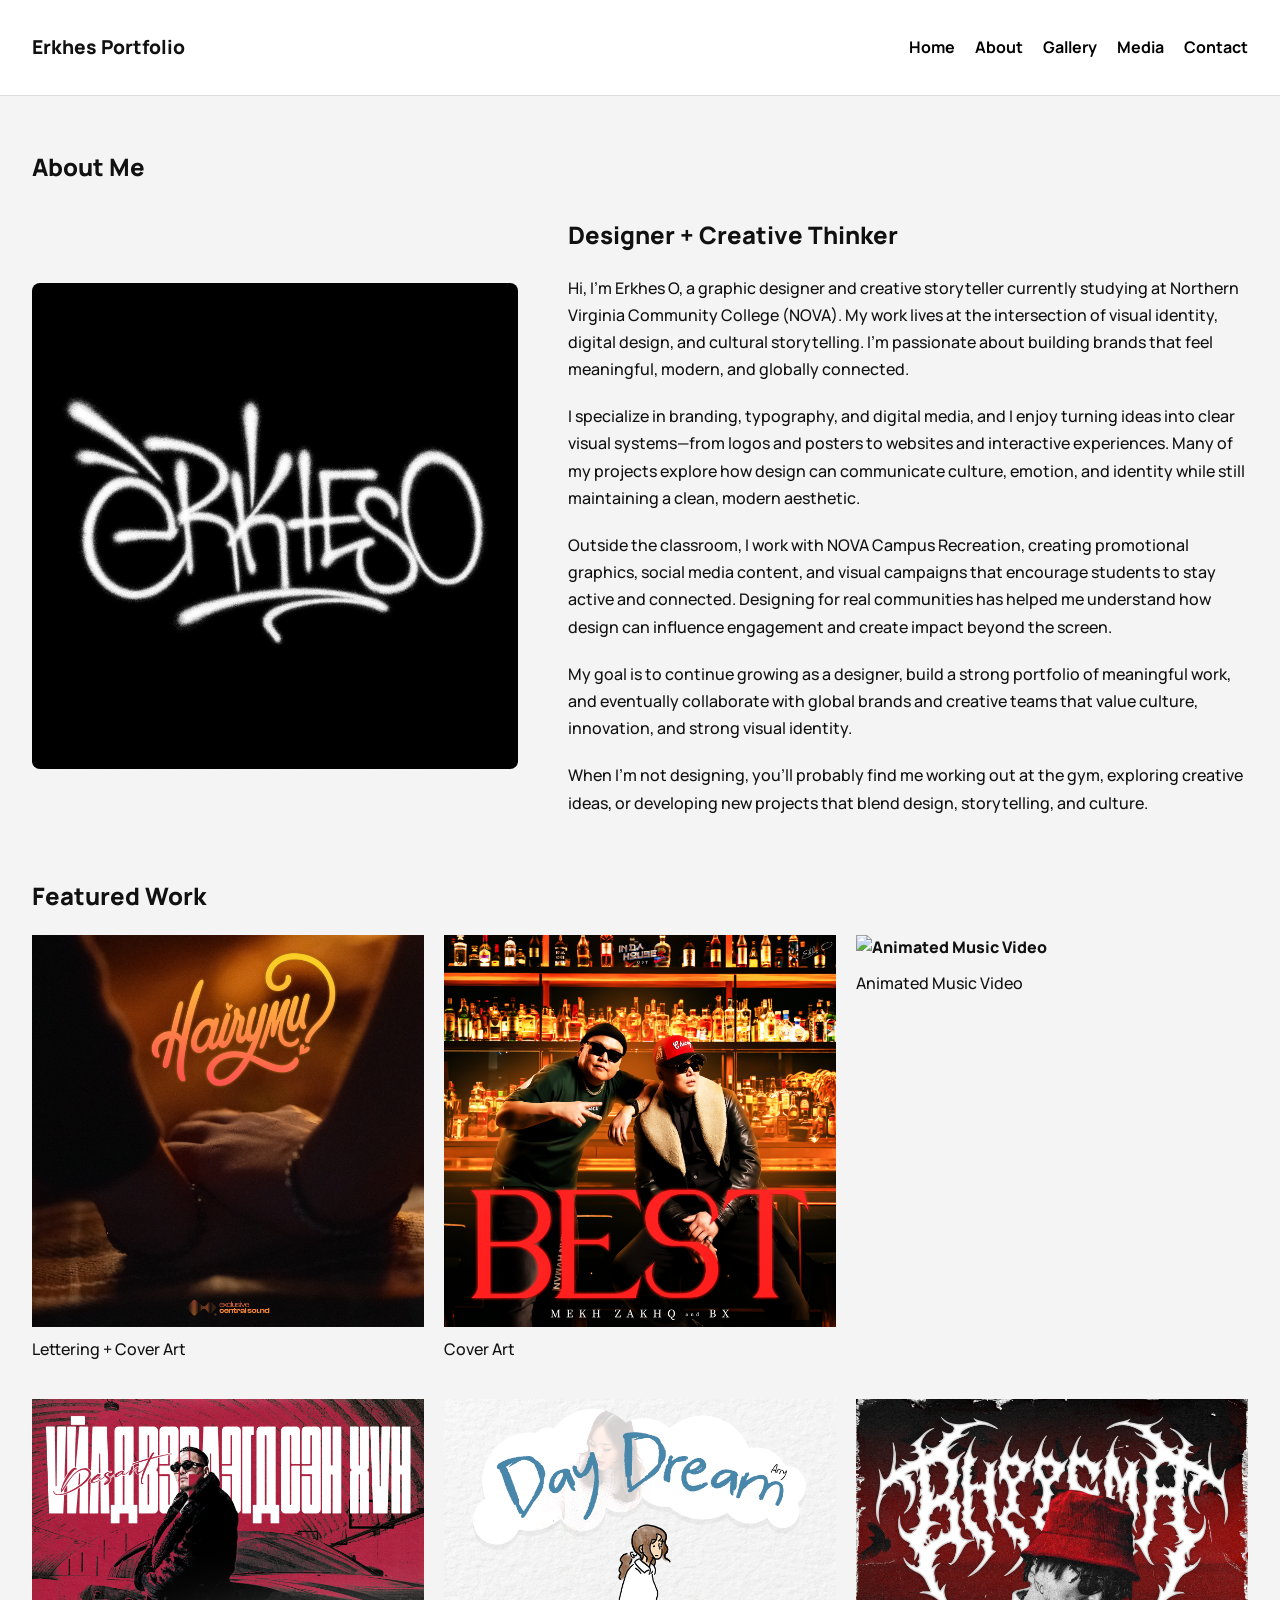
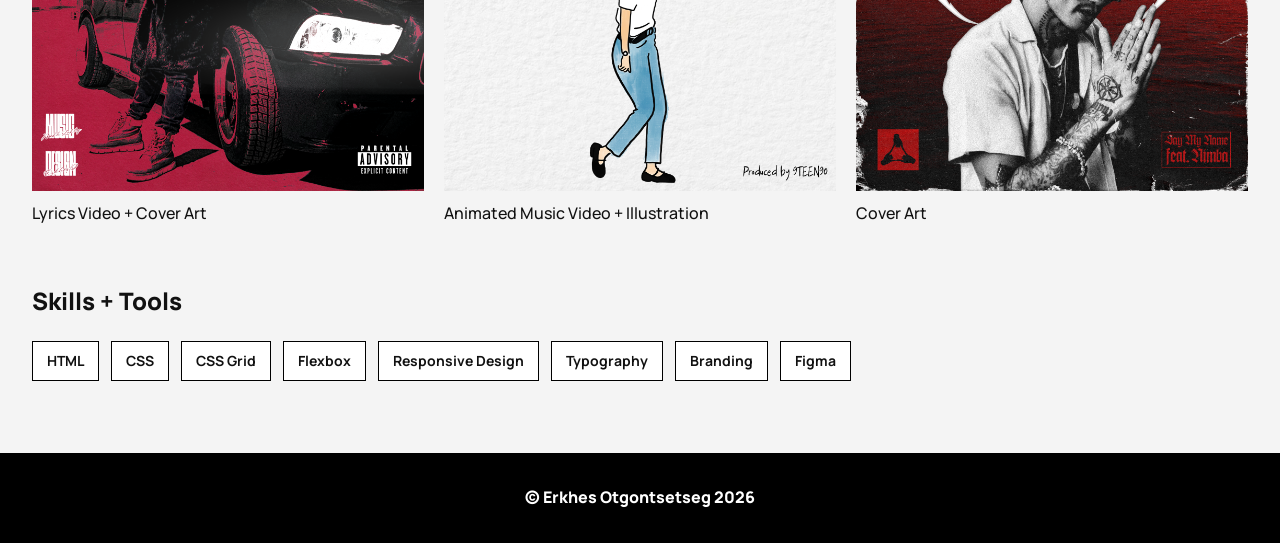
==== about.html @ 925c0114 "Initial commit — added portfolio site files" ====
<!DOCTYPE html>
<html lang="en">

<head>
  <!-- This section sets up the page title, fonts, and responsive viewport -->
  <meta charset="UTF-8">
  <meta name="viewport" content="width=device-width, initial-scale=1.0">
  <title>About | Erkhes Portfolio</title>

  <!-- Link to my external CSS file -->
  <link rel="stylesheet" href="css/style.css">

  <!-- Google Fonts used for typography -->
  <link rel="preconnect" href="https://fonts.googleapis.com">
  <link rel="preconnect" href="https://fonts.gstatic.com" crossorigin>

  <link href="https://fonts.googleapis.com/css2?family=Manrope&family=Poiret+One&family=Roboto:ital,wght@0,100..900;1,100..900&display=swap" rel="stylesheet">
</head>

<body>

  <!-- Header section containing my site title and navigation menu -->
  <header class="site-header">

    <!-- Container keeps the layout centered -->
    <div class="container nav-bar">

      <!-- Site title -->
      <div class="site-title">
        Erkhes Portfolio
      </div>

      <!-- Navigation links for the main pages of the website -->
      <nav class="site-nav">
        <a href="index.html">Home</a>
        <a href="about.html">About</a>
        <a href="#">Gallery</a>
        <a href="#">Media</a>
        <a href="#">Contact</a>
      </nav>

    </div>
  </header>


  <!-- Main section contains the main content of the page -->
  <main class="container">

    <!-- About section introduces who I am with a photo and description -->
    <section class="about-section">

      <h1>About Me</h1>

      <!-- Grid layout places the photo on the left and text on the right -->
      <div class="about-grid">

        <!-- Profile image -->
        <div class="about-image">
          <img src="assets/logo.png" alt="erkheso artist logo">
        </div>

        <!-- About description text -->
        <div class="about-text">

          <h2>Designer + Creative Thinker</h2>

          <p>
            Hi, I’m Erkhes O, a graphic designer and creative storyteller currently studying at Northern Virginia Community College (NOVA). My work lives at the intersection of visual identity, digital design, and cultural storytelling. I’m passionate about building brands that feel meaningful, modern, and globally connected.
          </p>

          <p>
            I specialize in branding, typography, and digital media, and I enjoy turning ideas into clear visual systems—from logos and posters to websites and interactive experiences. Many of my projects explore how design can communicate culture, emotion, and identity while still maintaining a clean, modern aesthetic.
          </p>

          <p>
            Outside the classroom, I work with NOVA Campus Recreation, creating promotional graphics, social media content, and visual campaigns that encourage students to stay active and connected. Designing for real communities has helped me understand how design can influence engagement and create impact beyond the screen.
          </p>

          <p>
            My goal is to continue growing as a designer, build a strong portfolio of meaningful work, and eventually collaborate with global brands and creative teams that value culture, innovation, and strong visual identity.
          </p>

          <p>
            When I’m not designing, you’ll probably find me working out at the gym, exploring creative ideas, or developing new projects that blend design, storytelling, and culture.
          </p>

        </div>

      </div>

    </section>


    <!-- Featured work section showing some of my projects -->
    <section class="work-section">

      <h2>Featured Work</h2>

      <!-- CSS Grid displays these cards in multiple columns -->
      <div class="work-grid">

        <article class="work-card">
          <img src="assets/work1.png" alt="Lettering + Cover Art">
          <p>Lettering + Cover Art</p>
        </article>

        <article class="work-card">
          <img src="assets/work2.png" alt="Cover Art">
          <p>Cover Art</p>
        </article>

        <article class="work-card">
          <img src="assets/work3.png" alt="Animated Music Video">
          <p>Animated Music Video</p>
        </article>

        <article class="work-card">
          <img src="assets/work4.png" alt="Lyrics Video + Cover Art">
          <p>Lyrics Video + Cover Art</p>
        </article>

        <article class="work-card">
          <img src="assets/work5.png" alt="Animated Music Video + Illustration">
          <p>Animated Music Video + Illustration</p>
        </article>

        <article class="work-card">
          <img src="assets/work6.png" alt="Cover Art">
          <p>Cover Art</p>
        </article>

      </div>

    </section>


    <!-- Skills section highlights the tools and design skills I use -->
    <section class="skills-section">

      <h2>Skills + Tools</h2>

      <!-- Flexbox allows the skill chips to wrap nicely on different screen sizes -->
      <div class="skills-flex">

        <span class="skill-chip">HTML</span>
        <span class="skill-chip">CSS</span>
        <span class="skill-chip">CSS Grid</span>
        <span class="skill-chip">Flexbox</span>
        <span class="skill-chip">Responsive Design</span>
        <span class="skill-chip">Typography</span>
        <span class="skill-chip">Branding</span>
        <span class="skill-chip">Figma</span>

      </div>

    </section>

  </main>


  <!-- Footer section at the bottom of the page -->
  <footer class="site-footer">

    <p>&copy; Erkhes Otgontsetseg 2026</p>

  </footer>

</body>
</html>
---- css/style.css ----
@charset "UTF-8";

/* These are my base styles. I start mobile-first so the layout works
well on small screens first, then I adjust it for larger screens later. */

body, h1, h2, h3 {
  /* I am using the Manrope font for a clean modern look */
  font-family: "Manrope", sans-serif;
  font-optical-sizing: auto;
  font-weight: 900;
  font-style: normal;
}

body {
  margin: 0;                 /* Removes the browser’s default margin */
  background: #f4f4f4;       /* Light background for the page */
  color: #111;               /* Dark text for readability */
  line-height: 1.6;          /* Adds spacing between lines of text */
}

/* Makes images responsive so they do not overflow their container */

img {
  max-width: 100%;
  display: block;
}

/* Basic link styling for navigation and text links */

a {
  color: #000;
  text-decoration: none;
}

a:hover {
  text-decoration: underline;
}

/* Container keeps my content centered and prevents it from becoming
too wide on very large screens */

.container {
  max-width: 1500px;
  margin: 0 auto;
  padding: 20px;
}

/* Header and navigation styles. I used Flexbox so the navigation
can stack on mobile and align in a row on larger screens */

.site-header {
  background: #ffffff;
  border-bottom: 1px solid #ddd;
  position: sticky;
  top: 0;
  z-index: 1000;
}

.nav-bar {
  display: flex;
  flex-direction: column;
  gap: 15px;
}

.site-title {
  font-size: 1.2rem;
  font-weight: 900;
}

.site-nav {
  display: flex;
  flex-direction: column;
  gap: 10px;
}

.site-nav a {
  font-weight: 700;
}

/* Hero section holds the large image at the top of the page */

.hero-section {
  background: #ffffff;
}

.hero-wrap {
  padding-top: 20px;
  padding-bottom: 20px;
}

.hero-image {
  width: 100%;
  height: auto;
}

/* About section uses CSS Grid so the image and text can
stack on mobile and sit side-by-side on larger screens */

.about-section {
  margin-top: 20px;
  margin-bottom: 40px;
}

.about-section h1 {
  margin-bottom: 30px;
}

.about-grid {
  display: grid;
  grid-template-columns: 1fr;
  gap: 30px;
  align-items: center;
}

.about-image img {
  width: 100%;
  border-radius: 8px;
}

.about-text h2 {
  margin-top: 0;
  margin-bottom: 20px;
}

.about-text p {
  font-weight: 500;
  line-height: 1.7;
  margin-bottom: 20px;
}

/* Work section shows my featured projects.
I used CSS Grid so the cards can adjust columns depending on screen size */

.work-section {
  margin-bottom: 40px;
}

.work-section h2 {
  margin-bottom: 20px;
}

.work-grid {
  display: grid;
  grid-template-columns: 1fr;
  gap: 20px;
}

.work-card img {
  width: 100%;
}

.work-card p {
  margin-top: 10px;
  font-weight: 500;
}

/* Skills section uses Flexbox so the skill tags wrap nicely
across the screen */

.skills-section {
  margin-bottom: 40px;
}

.skills-flex {
  display: flex;
  flex-wrap: wrap;
  gap: 12px;
}

.skill-chip {
  background: #ffffff;
  border: 1px solid #000;
  padding: 8px 14px;
  font-size: 14px;
  font-weight: 700;
}

/* Simple footer at the bottom of the page */

.site-footer {
  background: #000000;
  color: #ffffff;
  text-align: center;
  padding: 16px;
}

/* Tablet breakpoint (600px and up).
Here I change the navigation layout and add columns to the grid */

@media (min-width: 600px) {

  .nav-bar {
    flex-direction: row;
    justify-content: space-between;
    align-items: center;
  }

  .site-nav {
    flex-direction: row;
    flex-wrap: wrap;
    gap: 20px;
  }

  .about-grid {
    grid-template-columns: 1fr 1.2fr;
  }

  .work-grid {
    grid-template-columns: repeat(2, 1fr);
  }

}

/* Desktop breakpoint (900px and up).
This makes the layout wider and adds more columns to the work grid */

@media (min-width: 900px) {

  .about-grid {
    grid-template-columns: 1fr 1.4fr;
    gap: 50px;
  }

  .work-grid {
    grid-template-columns: repeat(3, 1fr);
  }

}

/* Large desktop breakpoint (1200px and up).
I add more padding so the layout has more breathing room */

@media (min-width: 1200px) {

  .container {
    padding: 32px;
  }

}
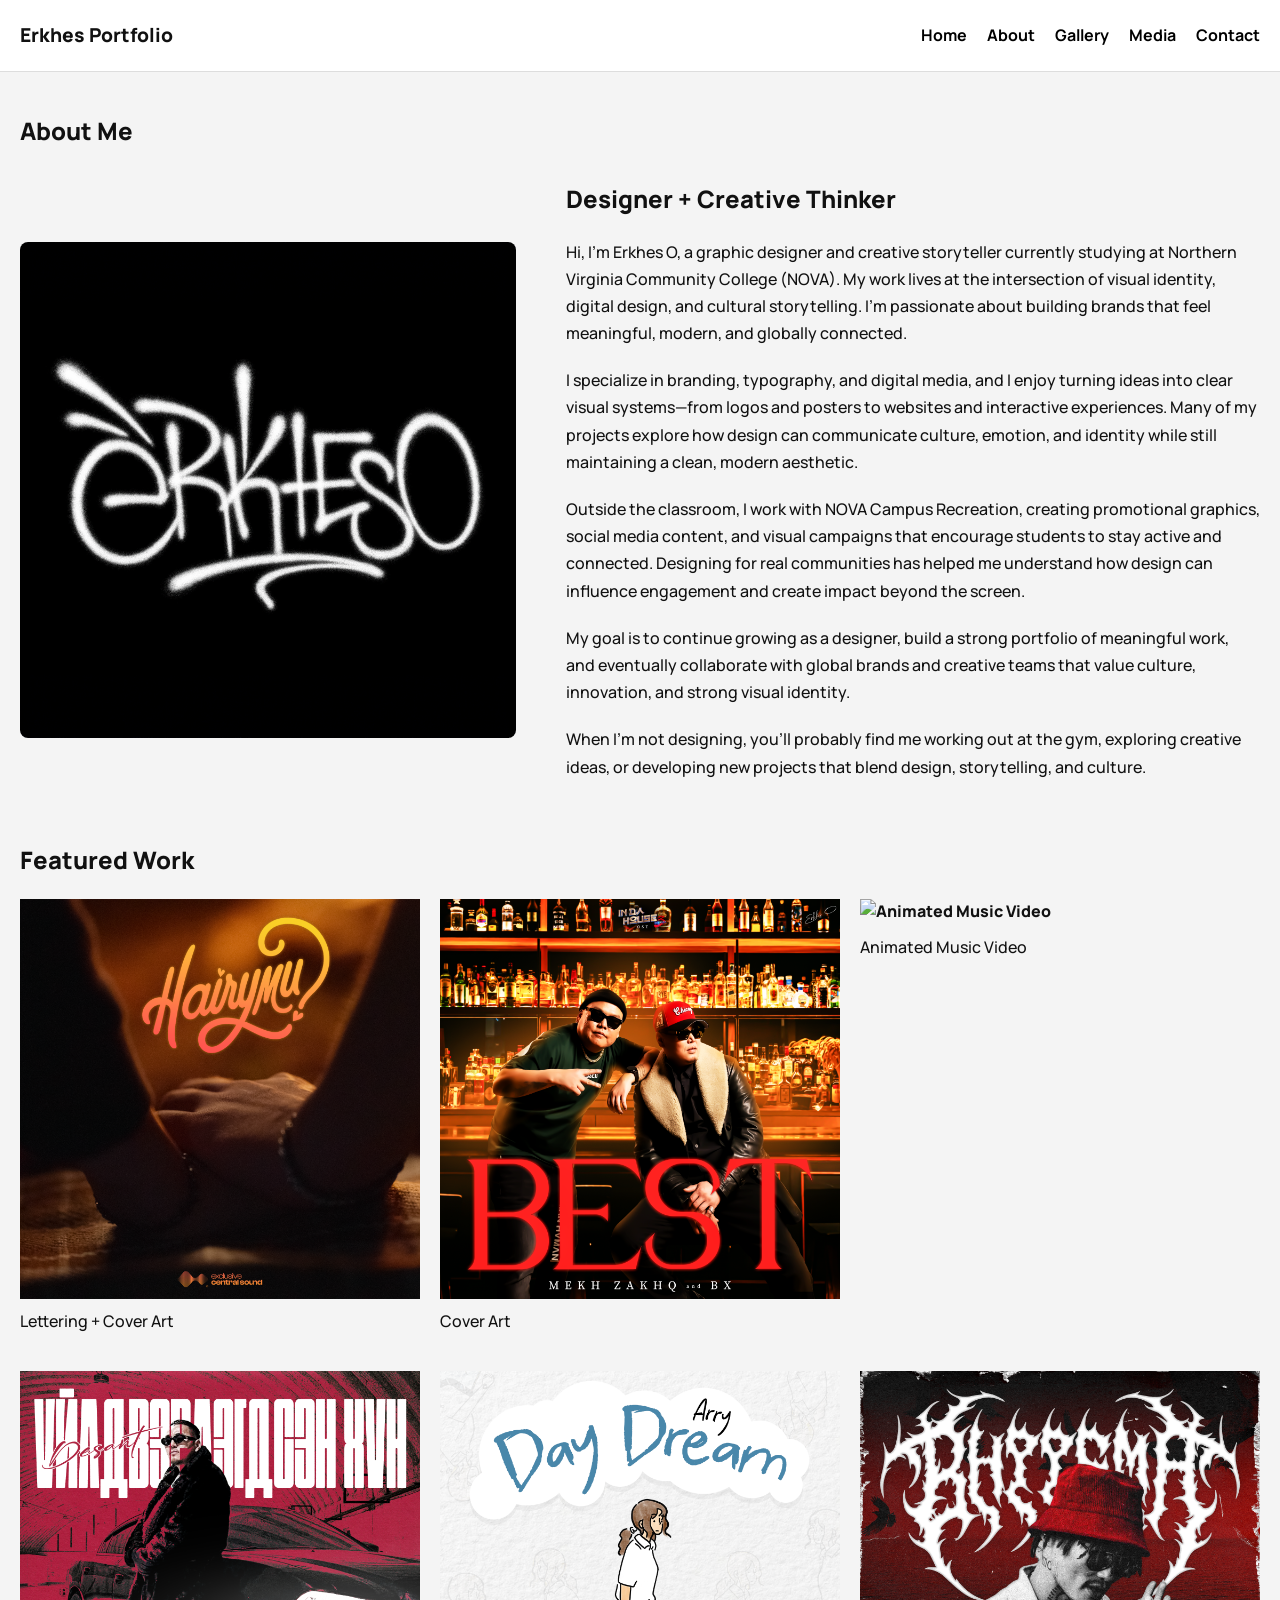
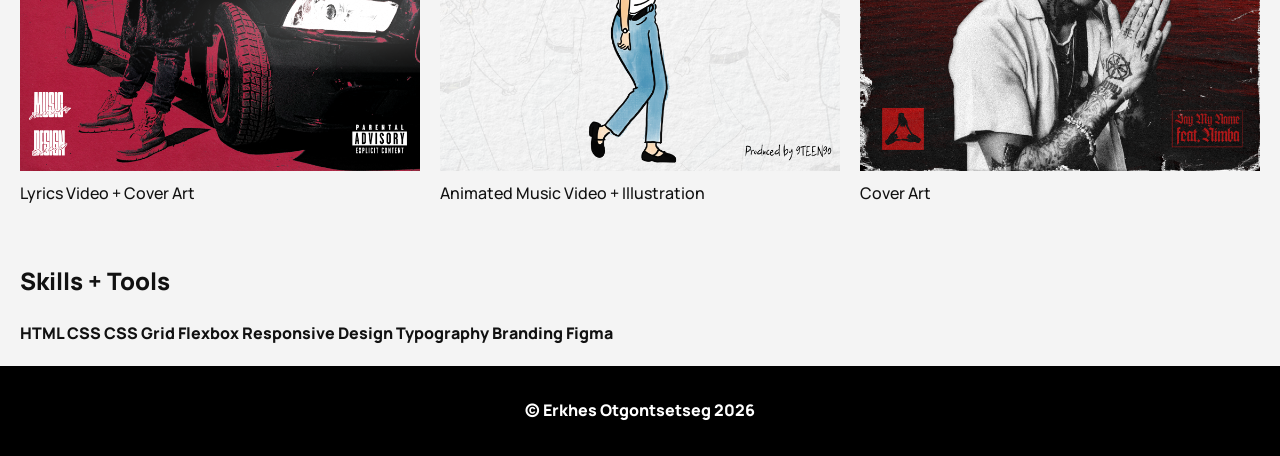
==== commit 3ed54938: "Updated gallery, media, contact, and about layout" ====
--- a/about.html
+++ b/about.html
@@ -34,9 +34,9 @@
       <nav class="site-nav">
         <a href="index.html">Home</a>
         <a href="about.html">About</a>
-        <a href="#">Gallery</a>
-        <a href="#">Media</a>
-        <a href="#">Contact</a>
+        <a href="gallery.html">Gallery</a>
+        <a href="media.html">Media</a>
+        <a href="contact.html">Contact</a>
       </nav>
 
     </div>
@@ -120,7 +120,7 @@
         </article>
 
         <article class="work-card">
-          <img src="assets/work5.png" alt="Animated Music Video + Illustration">
+          <img src="assets/work5.png" alt="Album Cover">
           <p>Animated Music Video + Illustration</p>
         </article>
 
--- a/css/style.css
+++ b/css/style.css
@@ -4,7 +4,6 @@
 well on small screens first, then I adjust it for larger screens later. */
 
 body, h1, h2, h3 {
-  /* I am using the Manrope font for a clean modern look */
   font-family: "Manrope", sans-serif;
   font-optical-sizing: auto;
   font-weight: 900;
@@ -12,21 +11,17 @@
 }
 
 body {
-  margin: 0;                 /* Removes the browser’s default margin */
-  background: #f4f4f4;       /* Light background for the page */
-  color: #111;               /* Dark text for readability */
-  line-height: 1.6;          /* Adds spacing between lines of text */
-}
-
-/* Makes images responsive so they do not overflow their container */
+  margin: 0;
+  background: #f4f4f4;
+  color: #111;
+  line-height: 1.6;
+}
 
 img {
   max-width: 100%;
   display: block;
 }
 
-/* Basic link styling for navigation and text links */
-
 a {
   color: #000;
   text-decoration: none;
@@ -35,9 +30,6 @@
 a:hover {
   text-decoration: underline;
 }
-
-/* Container keeps my content centered and prevents it from becoming
-too wide on very large screens */
 
 .container {
   max-width: 1500px;
@@ -45,9 +37,7 @@
   padding: 20px;
 }
 
-/* Header and navigation styles. I used Flexbox so the navigation
-can stack on mobile and align in a row on larger screens */
-
+/* header */
 .site-header {
   background: #ffffff;
   border-bottom: 1px solid #ddd;
@@ -77,24 +67,232 @@
   font-weight: 700;
 }
 
-/* Hero section holds the large image at the top of the page */
-
-.hero-section {
+/* footer */
+.site-footer {
+  background: #000000;
+  color: #ffffff;
+  text-align: center;
+  padding: 16px;
+}
+
+/* gallery */
+.gallery-hero-section {
   background: #ffffff;
-}
-
-.hero-wrap {
+  padding-top: 40px;
+  padding-bottom: 20px;
+}
+
+.gallery-hero-section h1 {
+  margin-bottom: 10px;
+}
+
+.gallery-hero-section p {
+  margin: 0;
+  max-width: 700px;
+  font-weight: 500;
+}
+
+.gallery-showcase-section {
   padding-top: 20px;
-  padding-bottom: 20px;
-}
-
-.hero-image {
+  padding-bottom: 40px;
+}
+
+.gallery-grid {
+  display: grid;
+  grid-template-columns: 1fr;
+  gap: 20px;
+}
+
+.gallery-card {
+  background: #ffffff;
+  border-radius: 10px;
+  overflow: hidden;
+  box-shadow: 0 4px 12px rgba(0, 0, 0, 0.08);
+  transition: transform 0.35s ease, box-shadow 0.35s ease;
+}
+
+.gallery-card:hover {
+  transform: translateY(-10px);
+  box-shadow: 0 10px 20px rgba(0, 0, 0, 0.18);
+}
+
+.gallery-card img {
   width: 100%;
   height: auto;
 }
 
-/* About section uses CSS Grid so the image and text can
-stack on mobile and sit side-by-side on larger screens */
+.gallery-card h2 {
+  margin: 16px 16px 8px;
+}
+
+.gallery-card p {
+  margin: 0 16px 20px;
+  font-weight: 500;
+}
+
+/* animation */
+@keyframes galleryFadeUp {
+  from {
+    opacity: 0;
+    transform: translateY(30px);
+  }
+  to {
+    opacity: 1;
+    transform: translateY(0);
+  }
+}
+
+.gallery-load-in {
+  opacity: 0;
+  animation: galleryFadeUp 0.8s ease forwards;
+}
+
+.gallery-load-delay {
+  opacity: 0;
+  animation: galleryFadeUp 0.8s ease forwards;
+  animation-delay: 0.3s;
+}
+
+.gallery-reveal {
+  opacity: 0;
+  transform: translateY(80px);
+  transition: opacity 0.9s ease, transform 0.9s ease;
+}
+
+.gallery-reveal.active {
+  opacity: 1;
+  transform: translateY(0);
+}
+
+/* responsive */
+@media (min-width: 600px) {
+  .nav-bar {
+    flex-direction: row;
+    justify-content: space-between;
+    align-items: center;
+  }
+
+  .site-nav {
+    flex-direction: row;
+    flex-wrap: wrap;
+    gap: 20px;
+  }
+
+  .gallery-grid {
+    grid-template-columns: repeat(2, 1fr);
+  }
+}
+
+@media (min-width: 900px) {
+  .gallery-grid {
+    grid-template-columns: repeat(3, 1fr);
+  }
+}
+
+/* reduced motion */
+@media (prefers-reduced-motion: reduce) {
+  .gallery-load-in,
+  .gallery-load-delay {
+    animation-duration: 0.01ms !important;
+  }
+
+  .gallery-card,
+  .gallery-reveal {
+    transition: none;
+  }
+
+  .gallery-reveal {
+    opacity: 1;
+    transform: none;
+  }
+}
+
+/* =========================================
+ VIEW PROJECT BUTTON 
+========================================= */
+
+.gallery-open-btn {
+  margin-left: 16px;
+  margin-top: 10px;
+  margin-bottom: 16px;
+
+  padding: 10px 16px;
+
+  background: #111;
+  color: #fff;
+
+  border: none;
+  border-radius: 999px;
+
+  font-size: 14px;
+  font-weight: 600;
+
+  cursor: pointer;
+
+  transition: transform 0.2s ease, opacity 0.2s ease;
+}
+
+.gallery-open-btn:hover,
+.gallery-open-btn:focus-visible {
+  transform: translateY(-2px);
+  opacity: 0.85;
+}
+
+/* =========================================
+ MODAL
+========================================= */
+
+.gallery-modal {
+  position: fixed;
+  top: 0;
+  left: 0;
+  width: 100%;
+  height: 100%;
+
+  background: rgba(0, 0, 0, 0.8);
+
+  display: flex;
+  justify-content: center;
+  align-items: center;
+
+  z-index: 2000;
+
+  opacity: 0;
+  visibility: hidden;
+  transition: 0.3s;
+}
+
+.gallery-modal.show {
+  opacity: 1;
+  visibility: visible;
+}
+
+.gallery-modal-content {
+  background: #fff;
+  padding: 20px;
+  border-radius: 10px;
+  max-width: 600px;
+  width: 90%;
+  text-align: center;
+  position: relative;
+}
+
+.gallery-modal-content img {
+  width: 100%;
+  max-height: 70vh;
+  object-fit: contain;
+  margin-bottom: 10px;
+}
+
+.gallery-modal-close {
+  position: absolute;
+  top: 10px;
+  right: 15px;
+  font-size: 24px;
+  border: none;
+  background: none;
+  cursor: pointer;
+}
 
 .about-section {
   margin-top: 20px;
@@ -128,9 +326,6 @@
   margin-bottom: 20px;
 }
 
-/* Work section shows my featured projects.
-I used CSS Grid so the cards can adjust columns depending on screen size */
-
 .work-section {
   margin-bottom: 40px;
 }
@@ -154,53 +349,7 @@
   font-weight: 500;
 }
 
-/* Skills section uses Flexbox so the skill tags wrap nicely
-across the screen */
-
-.skills-section {
-  margin-bottom: 40px;
-}
-
-.skills-flex {
-  display: flex;
-  flex-wrap: wrap;
-  gap: 12px;
-}
-
-.skill-chip {
-  background: #ffffff;
-  border: 1px solid #000;
-  padding: 8px 14px;
-  font-size: 14px;
-  font-weight: 700;
-}
-
-/* Simple footer at the bottom of the page */
-
-.site-footer {
-  background: #000000;
-  color: #ffffff;
-  text-align: center;
-  padding: 16px;
-}
-
-/* Tablet breakpoint (600px and up).
-Here I change the navigation layout and add columns to the grid */
-
 @media (min-width: 600px) {
-
-  .nav-bar {
-    flex-direction: row;
-    justify-content: space-between;
-    align-items: center;
-  }
-
-  .site-nav {
-    flex-direction: row;
-    flex-wrap: wrap;
-    gap: 20px;
-  }
-
   .about-grid {
     grid-template-columns: 1fr 1.2fr;
   }
@@ -208,14 +357,9 @@
   .work-grid {
     grid-template-columns: repeat(2, 1fr);
   }
-
-}
-
-/* Desktop breakpoint (900px and up).
-This makes the layout wider and adds more columns to the work grid */
+}
 
 @media (min-width: 900px) {
-
   .about-grid {
     grid-template-columns: 1fr 1.4fr;
     gap: 50px;
@@ -224,16 +368,4 @@
   .work-grid {
     grid-template-columns: repeat(3, 1fr);
   }
-
-}
-
-/* Large desktop breakpoint (1200px and up).
-I add more padding so the layout has more breathing room */
-
-@media (min-width: 1200px) {
-
-  .container {
-    padding: 32px;
-  }
-
 }
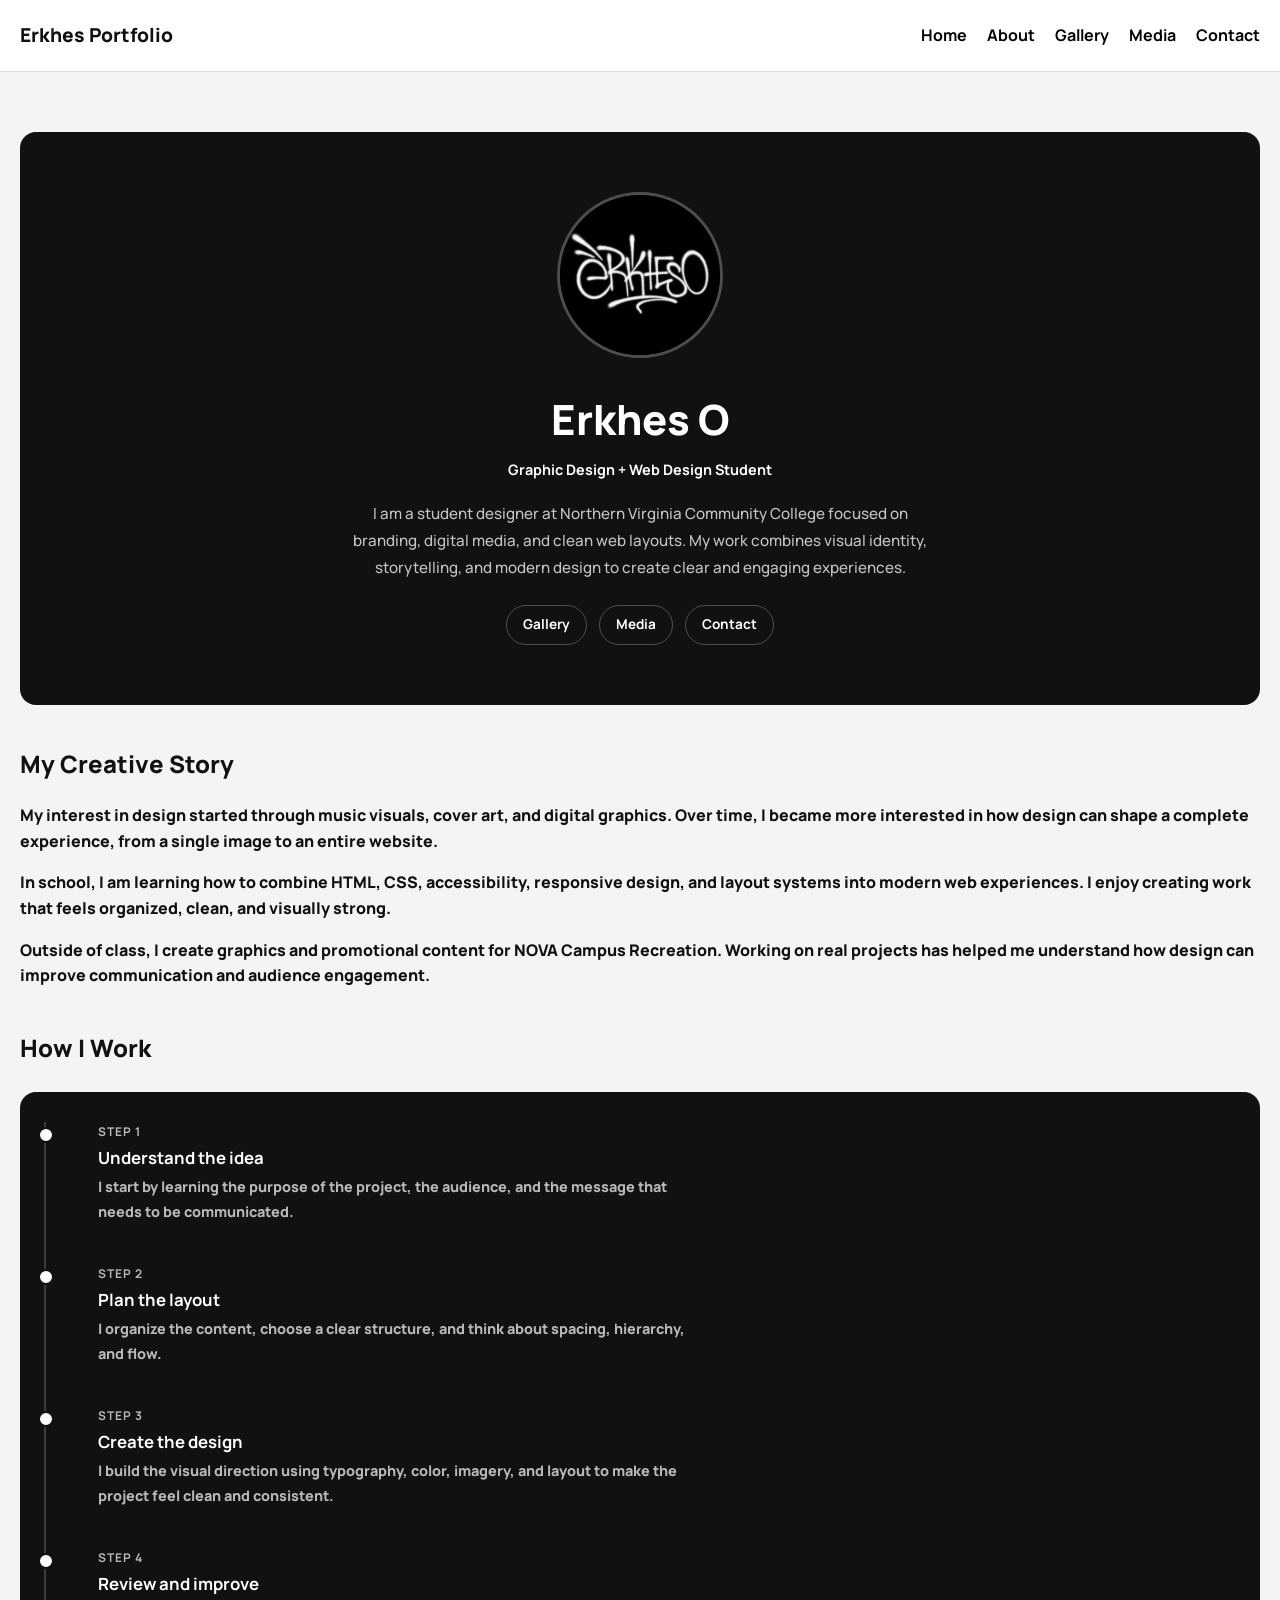
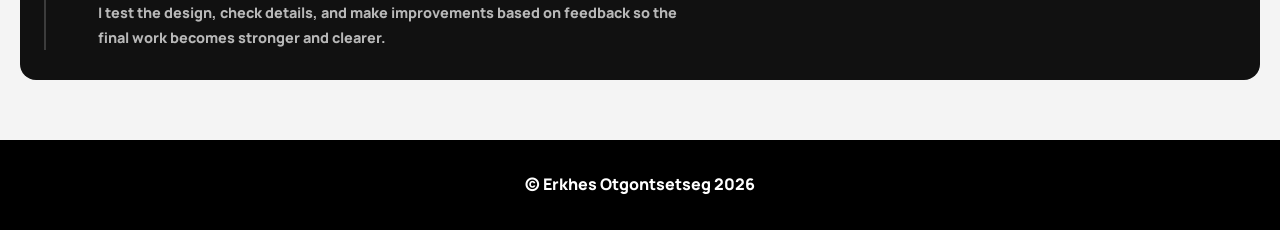
==== commit c7382453: "Updated portfolio project" ====
--- a/about.html
+++ b/about.html
@@ -2,87 +2,184 @@
 <html lang="en">
 
 <head>
-  <!-- This section sets up the page title, fonts, and responsive viewport -->
+  <!-- This head section connects my fonts, CSS file, and responsive settings. -->
   <meta charset="UTF-8">
   <meta name="viewport" content="width=device-width, initial-scale=1.0">
   <title>About | Erkhes Portfolio</title>
 
-  <!-- Link to my external CSS file -->
+  <!-- This links my main CSS stylesheet to the page. -->
   <link rel="stylesheet" href="css/style.css">
 
-  <!-- Google Fonts used for typography -->
+  <!-- These Google Fonts keep the typography consistent across the site. -->
   <link rel="preconnect" href="https://fonts.googleapis.com">
-  <link rel="preconnect" href="https://fonts.gstatic.com" crossorigin>
+  <link rel="preconnect" href="https://fonts.gstatic.com" crossorigin">
 
-  <link href="https://fonts.googleapis.com/css2?family=Manrope&family=Poiret+One&family=Roboto:ital,wght@0,100..900;1,100..900&display=swap" rel="stylesheet">
+  <link href="https://fonts.googleapis.com/css2?family=Manrope&family=Poiret+One&family=Roboto&display=swap" rel="stylesheet">
 </head>
 
 <body>
 
-  <!-- Header section containing my site title and navigation menu -->
+  <!-- This header stays the same across all pages so the website feels consistent. -->
   <header class="site-header">
 
-    <!-- Container keeps the layout centered -->
     <div class="container nav-bar">
 
-      <!-- Site title -->
+      <!-- This is the portfolio title shown in the navigation area. -->
       <div class="site-title">
         Erkhes Portfolio
       </div>
 
-      <!-- Navigation links for the main pages of the website -->
+      <!-- These navigation links help users move through the portfolio pages. -->
       <nav class="site-nav">
         <a href="index.html">Home</a>
-        <a href="about.html">About</a>
+        <a href="about.html" aria-current="page">About</a>
         <a href="gallery.html">Gallery</a>
         <a href="media.html">Media</a>
         <a href="contact.html">Contact</a>
       </nav>
 
     </div>
+
   </header>
 
-
-  <!-- Main section contains the main content of the page -->
+  <!-- This main section uses layout inspiration from Dr. G's Visual Playground page. I changed the content and structure to match my own portfolio and creative style. -->
   <main class="container">
 
-    <!-- About section introduces who I am with a photo and description -->
-    <section class="about-section">
+    <!-- This intro card creates a different layout from the homepage and introduces who I am. -->
+    <section class="intro-a">
 
-      <h1>About Me</h1>
+      <!-- This image represents my personal logo and creative identity. -->
+      <img class="intro-a-photo"
+           src="assets/logo.png"
+           alt="Erkhes personal artist logo">
 
-      <!-- Grid layout places the photo on the left and text on the right -->
-      <div class="about-grid">
+      <!-- This text introduces my name and role. -->
+      <div class="intro-a-name">
+        Erkhes O
+      </div>
 
-        <!-- Profile image -->
-        <div class="about-image">
-          <img src="assets/logo.png" alt="erkheso artist logo">
+      <div class="intro-a-role">
+        Graphic Design + Web Design Student
+      </div>
+
+      <!-- This short bio explains my creative interests and background. -->
+      <p class="intro-a-bio">
+        I am a student designer at Northern Virginia Community College focused on
+        branding, digital media, and clean web layouts. My work combines visual identity,
+        storytelling, and modern design to create clear and engaging experiences.
+      </p>
+
+      <!-- These links guide visitors to other important pages on my portfolio site. -->
+      <div class="intro-a-links">
+        <a href="gallery.html">Gallery</a>
+        <a href="media.html">Media</a>
+        <a href="contact.html">Contact</a>
+      </div>
+
+    </section>
+
+    <!-- This section explains more about my background and creative interests. -->
+    <section class="work-section">
+
+      <h2>My Creative Story</h2>
+
+      <p>
+        My interest in design started through music visuals, cover art,
+        and digital graphics. Over time, I became more interested in how
+        design can shape a complete experience, from a single image to an
+        entire website.
+      </p>
+
+      <p>
+        In school, I am learning how to combine HTML, CSS, accessibility,
+        responsive design, and layout systems into modern web experiences.
+        I enjoy creating work that feels organized, clean, and visually strong.
+      </p>
+
+      <p>
+        Outside of class, I create graphics and promotional content for
+        NOVA Campus Recreation. Working on real projects has helped me
+        understand how design can improve communication and audience engagement.
+      </p>
+
+    </section>
+
+    <!-- This timeline section explains my design process step by step. -->
+    <section class="work-section">
+
+      <h2>How I Work</h2>
+
+      <div class="timeline">
+
+        <!-- This first step focuses on understanding the project goals. -->
+        <div class="tl-item">
+
+          <div class="tl-dot"></div>
+
+          <div class="tl-year">Step 1</div>
+
+          <div class="tl-title">
+            Understand the idea
+          </div>
+
+          <div class="tl-desc">
+            I start by learning the purpose of the project, the audience,
+            and the message that needs to be communicated.
+          </div>
+
         </div>
 
-        <!-- About description text -->
-        <div class="about-text">
+        <!-- This step focuses on planning the layout and structure. -->
+        <div class="tl-item">
 
-          <h2>Designer + Creative Thinker</h2>
+          <div class="tl-dot"></div>
 
-          <p>
-            Hi, I’m Erkhes O, a graphic designer and creative storyteller currently studying at Northern Virginia Community College (NOVA). My work lives at the intersection of visual identity, digital design, and cultural storytelling. I’m passionate about building brands that feel meaningful, modern, and globally connected.
-          </p>
+          <div class="tl-year">Step 2</div>
 
-          <p>
-            I specialize in branding, typography, and digital media, and I enjoy turning ideas into clear visual systems—from logos and posters to websites and interactive experiences. Many of my projects explore how design can communicate culture, emotion, and identity while still maintaining a clean, modern aesthetic.
-          </p>
+          <div class="tl-title">
+            Plan the layout
+          </div>
 
-          <p>
-            Outside the classroom, I work with NOVA Campus Recreation, creating promotional graphics, social media content, and visual campaigns that encourage students to stay active and connected. Designing for real communities has helped me understand how design can influence engagement and create impact beyond the screen.
-          </p>
+          <div class="tl-desc">
+            I organize the content, choose a clear structure,
+            and think about spacing, hierarchy, and flow.
+          </div>
 
-          <p>
-            My goal is to continue growing as a designer, build a strong portfolio of meaningful work, and eventually collaborate with global brands and creative teams that value culture, innovation, and strong visual identity.
-          </p>
+        </div>
 
-          <p>
-            When I’m not designing, you’ll probably find me working out at the gym, exploring creative ideas, or developing new projects that blend design, storytelling, and culture.
-          </p>
+        <!-- This step focuses on building the visual design. -->
+        <div class="tl-item">
+
+          <div class="tl-dot"></div>
+
+          <div class="tl-year">Step 3</div>
+
+          <div class="tl-title">
+            Create the design
+          </div>
+
+          <div class="tl-desc">
+            I build the visual direction using typography,
+            color, imagery, and layout to make the project feel clean and consistent.
+          </div>
+
+        </div>
+
+        <!-- This final step focuses on revisions and improvements. -->
+        <div class="tl-item">
+
+          <div class="tl-dot"></div>
+
+          <div class="tl-year">Step 4</div>
+
+          <div class="tl-title">
+            Review and improve
+          </div>
+
+          <div class="tl-desc">
+            I test the design, check details, and make improvements
+            based on feedback so the final work becomes stronger and clearer.
+          </div>
 
         </div>
 
@@ -90,80 +187,13 @@
 
     </section>
 
-
-    <!-- Featured work section showing some of my projects -->
-    <section class="work-section">
-
-      <h2>Featured Work</h2>
-
-      <!-- CSS Grid displays these cards in multiple columns -->
-      <div class="work-grid">
-
-        <article class="work-card">
-          <img src="assets/work1.png" alt="Lettering + Cover Art">
-          <p>Lettering + Cover Art</p>
-        </article>
-
-        <article class="work-card">
-          <img src="assets/work2.png" alt="Cover Art">
-          <p>Cover Art</p>
-        </article>
-
-        <article class="work-card">
-          <img src="assets/work3.png" alt="Animated Music Video">
-          <p>Animated Music Video</p>
-        </article>
-
-        <article class="work-card">
-          <img src="assets/work4.png" alt="Lyrics Video + Cover Art">
-          <p>Lyrics Video + Cover Art</p>
-        </article>
-
-        <article class="work-card">
-          <img src="assets/work5.png" alt="Album Cover">
-          <p>Animated Music Video + Illustration</p>
-        </article>
-
-        <article class="work-card">
-          <img src="assets/work6.png" alt="Cover Art">
-          <p>Cover Art</p>
-        </article>
-
-      </div>
-
-    </section>
-
-
-    <!-- Skills section highlights the tools and design skills I use -->
-    <section class="skills-section">
-
-      <h2>Skills + Tools</h2>
-
-      <!-- Flexbox allows the skill chips to wrap nicely on different screen sizes -->
-      <div class="skills-flex">
-
-        <span class="skill-chip">HTML</span>
-        <span class="skill-chip">CSS</span>
-        <span class="skill-chip">CSS Grid</span>
-        <span class="skill-chip">Flexbox</span>
-        <span class="skill-chip">Responsive Design</span>
-        <span class="skill-chip">Typography</span>
-        <span class="skill-chip">Branding</span>
-        <span class="skill-chip">Figma</span>
-
-      </div>
-
-    </section>
-
   </main>
 
-
-  <!-- Footer section at the bottom of the page -->
+  <!-- This footer stays consistent with the rest of the website. -->
   <footer class="site-footer">
-
     <p>&copy; Erkhes Otgontsetseg 2026</p>
-
   </footer>
 
 </body>
+
 </html>
--- a/css/style.css
+++ b/css/style.css
@@ -37,7 +37,8 @@
   padding: 20px;
 }
 
-/* header */
+/* Header and navigation styles */
+
 .site-header {
   background: #ffffff;
   border-bottom: 1px solid #ddd;
@@ -67,7 +68,8 @@
   font-weight: 700;
 }
 
-/* footer */
+/* Footer styles */
+
 .site-footer {
   background: #000000;
   color: #ffffff;
@@ -75,7 +77,8 @@
   padding: 16px;
 }
 
-/* gallery */
+/* Gallery page styles */
+
 .gallery-hero-section {
   background: #ffffff;
   padding-top: 40px;
@@ -130,12 +133,14 @@
   font-weight: 500;
 }
 
-/* animation */
+/* Gallery animation styles */
+
 @keyframes galleryFadeUp {
   from {
     opacity: 0;
     transform: translateY(30px);
   }
+
   to {
     opacity: 1;
     transform: translateY(0);
@@ -164,8 +169,10 @@
   transform: translateY(0);
 }
 
-/* responsive */
+/* Responsive layouts */
+
 @media (min-width: 600px) {
+
   .nav-bar {
     flex-direction: row;
     justify-content: space-between;
@@ -181,16 +188,29 @@
   .gallery-grid {
     grid-template-columns: repeat(2, 1fr);
   }
+
+  .work-grid {
+    grid-template-columns: repeat(2, 1fr);
+  }
+
 }
 
 @media (min-width: 900px) {
+
   .gallery-grid {
     grid-template-columns: repeat(3, 1fr);
   }
-}
-
-/* reduced motion */
+
+  .work-grid {
+    grid-template-columns: repeat(3, 1fr);
+  }
+
+}
+
+/* Accessibility settings for reduced motion */
+
 @media (prefers-reduced-motion: reduce) {
+
   .gallery-load-in,
   .gallery-load-delay {
     animation-duration: 0.01ms !important;
@@ -205,11 +225,10 @@
     opacity: 1;
     transform: none;
   }
-}
-
-/* =========================================
- VIEW PROJECT BUTTON 
-========================================= */
+
+}
+
+/* Gallery button styles */
 
 .gallery-open-btn {
   margin-left: 16px;
@@ -238,9 +257,7 @@
   opacity: 0.85;
 }
 
-/* =========================================
- MODAL
-========================================= */
+/* Gallery modal styles */
 
 .gallery-modal {
   position: fixed;
@@ -294,37 +311,7 @@
   cursor: pointer;
 }
 
-.about-section {
-  margin-top: 20px;
-  margin-bottom: 40px;
-}
-
-.about-section h1 {
-  margin-bottom: 30px;
-}
-
-.about-grid {
-  display: grid;
-  grid-template-columns: 1fr;
-  gap: 30px;
-  align-items: center;
-}
-
-.about-image img {
-  width: 100%;
-  border-radius: 8px;
-}
-
-.about-text h2 {
-  margin-top: 0;
-  margin-bottom: 20px;
-}
-
-.about-text p {
-  font-weight: 500;
-  line-height: 1.7;
-  margin-bottom: 20px;
-}
+/* Shared work section styles */
 
 .work-section {
   margin-bottom: 40px;
@@ -349,23 +336,388 @@
   font-weight: 500;
 }
 
-@media (min-width: 600px) {
-  .about-grid {
-    grid-template-columns: 1fr 1.2fr;
-  }
-
-  .work-grid {
-    grid-template-columns: repeat(2, 1fr);
-  }
+/* Media page styles */
+
+.media-page {
+  padding-top: 40px;
+  padding-bottom: 40px;
+}
+
+.media-intro {
+  text-align: center;
+  margin-bottom: 20px;
+  animation: fadeIn 1s ease;
+}
+
+.media-buttons {
+  text-align: center;
+  margin-bottom: 25px;
+}
+
+.media-buttons button,
+.media-section button {
+  padding: 10px 18px;
+  margin: 5px;
+  border: none;
+  border-radius: 20px;
+  background-color: black;
+  color: white;
+  cursor: pointer;
+  transition: all 0.3s ease;
+}
+
+.media-buttons button:hover,
+.media-section button:hover {
+  background-color: #333;
+  transform: translateY(-2px);
+}
+
+button:focus,
+a:focus {
+  outline: 3px solid #aaa;
+  outline-offset: 3px;
+}
+
+.hidden {
+  display: none;
+}
+
+.media-section {
+  text-align: center;
+  background-color: #f5f5f5;
+  padding: 25px;
+  border-radius: 16px;
+  margin-top: 20px;
+}
+
+video {
+  display: block;
+  width: 100%;
+  max-width: 700px;
+  margin: 20px auto;
+  border-radius: 12px;
+}
+
+.media-section button {
+  display: block;
+  margin: 15px auto;
+}
+
+audio {
+  width: 100%;
+  margin-top: 15px;
+}
+
+.story-card {
+  background: white;
+  padding: 15px;
+  margin: 15px auto;
+  border-radius: 12px;
+  max-width: 500px;
+  transition: transform 0.3s ease;
+}
+
+.story-card:hover {
+  transform: scale(1.03);
+}
+
+/* Simple fade animation */
+
+@keyframes fadeIn {
+  from {
+    opacity: 0;
+  }
+
+  to {
+    opacity: 1;
+  }
+}
+
+/* Contact page styles */
+
+.contact-page {
+  padding-top: 40px;
+  padding-bottom: 40px;
+}
+
+.contact-intro {
+  background: #ffffff;
+  padding: 30px;
+  border-radius: 10px;
+  margin-bottom: 25px;
+}
+
+.contact-layout {
+  display: grid;
+  grid-template-columns: 1fr;
+  gap: 25px;
+}
+
+.contact-box {
+  background: #ffffff;
+  padding: 25px;
+  border-radius: 10px;
+}
+
+.contact-form {
+  display: flex;
+  flex-direction: column;
+  gap: 12px;
+}
+
+.contact-form label {
+  font-weight: 700;
+}
+
+.contact-form input,
+.contact-form textarea {
+  padding: 12px;
+  border: 1px solid #999;
+  border-radius: 8px;
+  font-family: inherit;
+}
+
+.contact-error {
+  color: #b00020;
+  font-size: 0.9rem;
+  margin: 0;
+}
+
+.contact-help {
+  display: flex;
+  justify-content: space-between;
+  font-size: 0.9rem;
+  font-weight: 500;
+}
+
+.contact-form button,
+.contact-faq-btn {
+  padding: 12px 18px;
+  background: #111;
+  color: #fff;
+  border: none;
+  border-radius: 999px;
+  cursor: pointer;
+}
+
+.contact-success,
+.contact-faq-answer {
+  display: none;
+}
+
+.contact-show {
+  display: block;
+}
+
+@media (min-width: 800px) {
+
+  .contact-layout {
+    grid-template-columns: 1fr 1.3fr;
+  }
+
+}
+
+/* Homepage split layout styles
+
+   I used Dr. G's Visual Playground page
+   as inspiration for some layout ideas,
+   then changed the content and styling
+   to fit my own portfolio.
+*/
+
+.split-c {
+  display: grid;
+  grid-template-columns: 1fr;
+  margin-top: 40px;
+  margin-bottom: 40px;
+  background: #ffffff;
+  border-radius: 16px;
+  overflow: hidden;
+}
+
+.split-c-left {
+  background: #111111;
+  color: #ffffff;
+  padding: 60px 40px;
+  display: flex;
+  flex-direction: column;
+  justify-content: center;
+}
+
+.split-c-eyebrow {
+  font-size: 0.8rem;
+  letter-spacing: 0.18em;
+  text-transform: uppercase;
+  margin-bottom: 20px;
+  opacity: 0.75;
+}
+
+.split-c-h2 {
+  font-size: clamp(2rem, 5vw, 3.5rem);
+  line-height: 1.1;
+  margin-bottom: 20px;
+}
+
+.split-c-p {
+  max-width: 520px;
+  font-weight: 500;
+  margin-bottom: 30px;
+}
+
+.split-c-btn {
+  display: inline-block;
+  background: #ffffff;
+  color: #111111;
+  padding: 12px 20px;
+  border-radius: 999px;
+  font-weight: 700;
+  width: fit-content;
+}
+
+.split-c-btn:hover {
+  opacity: 0.8;
+}
+
+.split-c-right img {
+  width: 100%;
+  height: 100%;
+  object-fit: cover;
 }
 
 @media (min-width: 900px) {
-  .about-grid {
-    grid-template-columns: 1fr 1.4fr;
-    gap: 50px;
-  }
-
-  .work-grid {
-    grid-template-columns: repeat(3, 1fr);
-  }
+
+  .split-c {
+    grid-template-columns: 1fr 1fr;
+    min-height: 600px;
+  }
+
+}
+
+/* About page intro card styles */
+
+.intro-a {
+  text-align: center;
+  padding: 60px 40px;
+  background: #111111;
+  border-radius: 16px;
+  margin-top: 40px;
+  margin-bottom: 40px;
+}
+
+.intro-a-photo {
+  width: 160px;
+  height: 160px;
+  border-radius: 50%;
+  object-fit: cover;
+  margin: 0 auto 28px;
+  border: 3px solid rgba(255, 255, 255, 0.25);
+}
+
+.intro-a-name {
+  font-size: clamp(1.8rem, 4vw, 2.6rem);
+  color: #ffffff;
+  margin-bottom: 6px;
+}
+
+.intro-a-role {
+  font-size: 0.9rem;
+  color: #ffffff;
+  font-weight: 700;
+  margin-bottom: 20px;
+}
+
+.intro-a-bio {
+  font-size: 0.95rem;
+  color: rgba(255, 255, 255, 0.75);
+  max-width: 600px;
+  margin: 0 auto;
+  line-height: 1.75;
+  font-weight: 500;
+}
+
+.intro-a-links {
+  display: flex;
+  flex-wrap: wrap;
+  gap: 12px;
+  justify-content: center;
+  margin-top: 24px;
+}
+
+.intro-a-links a {
+  font-size: 0.85rem;
+  font-weight: 700;
+  color: #ffffff;
+  text-decoration: none;
+  padding: 8px 16px;
+  border-radius: 999px;
+  border: 1px solid rgba(255, 255, 255, 0.25);
+}
+
+.intro-a-links a:hover {
+  background: #ffffff;
+  color: #111111;
+}
+
+/* About page timeline styles */
+
+.timeline {
+  position: relative;
+  padding: 30px 30px 30px 50px;
+  margin-top: 25px;
+  background: #111111;
+  border-radius: 16px;
+}
+
+.timeline::before {
+  content: "";
+  position: absolute;
+  left: 24px;
+  top: 30px;
+  bottom: 30px;
+  width: 2px;
+  background: rgba(255, 255, 255, 0.18);
+}
+
+.tl-item {
+  position: relative;
+  padding: 0 0 40px 28px;
+}
+
+.tl-item:last-child {
+  padding-bottom: 0;
+}
+
+.tl-dot {
+  position: absolute;
+  left: -32px;
+  top: 5px;
+  width: 12px;
+  height: 12px;
+  border-radius: 50%;
+  background: #ffffff;
+  border: 2px solid #111111;
+}
+
+.tl-year {
+  font-size: 0.75rem;
+  font-weight: 700;
+  letter-spacing: 0.08em;
+  text-transform: uppercase;
+  color: rgba(255, 255, 255, 0.7);
+  margin-bottom: 6px;
+}
+
+.tl-title {
+  font-size: 1.05rem;
+  font-weight: 700;
+  color: #ffffff;
+  margin-bottom: 6px;
+  line-height: 1.3;
+}
+
+.tl-desc {
+  font-size: 0.9rem;
+  color: rgba(255, 255, 255, 0.7);
+  line-height: 1.7;
+  max-width: 600px;
 }
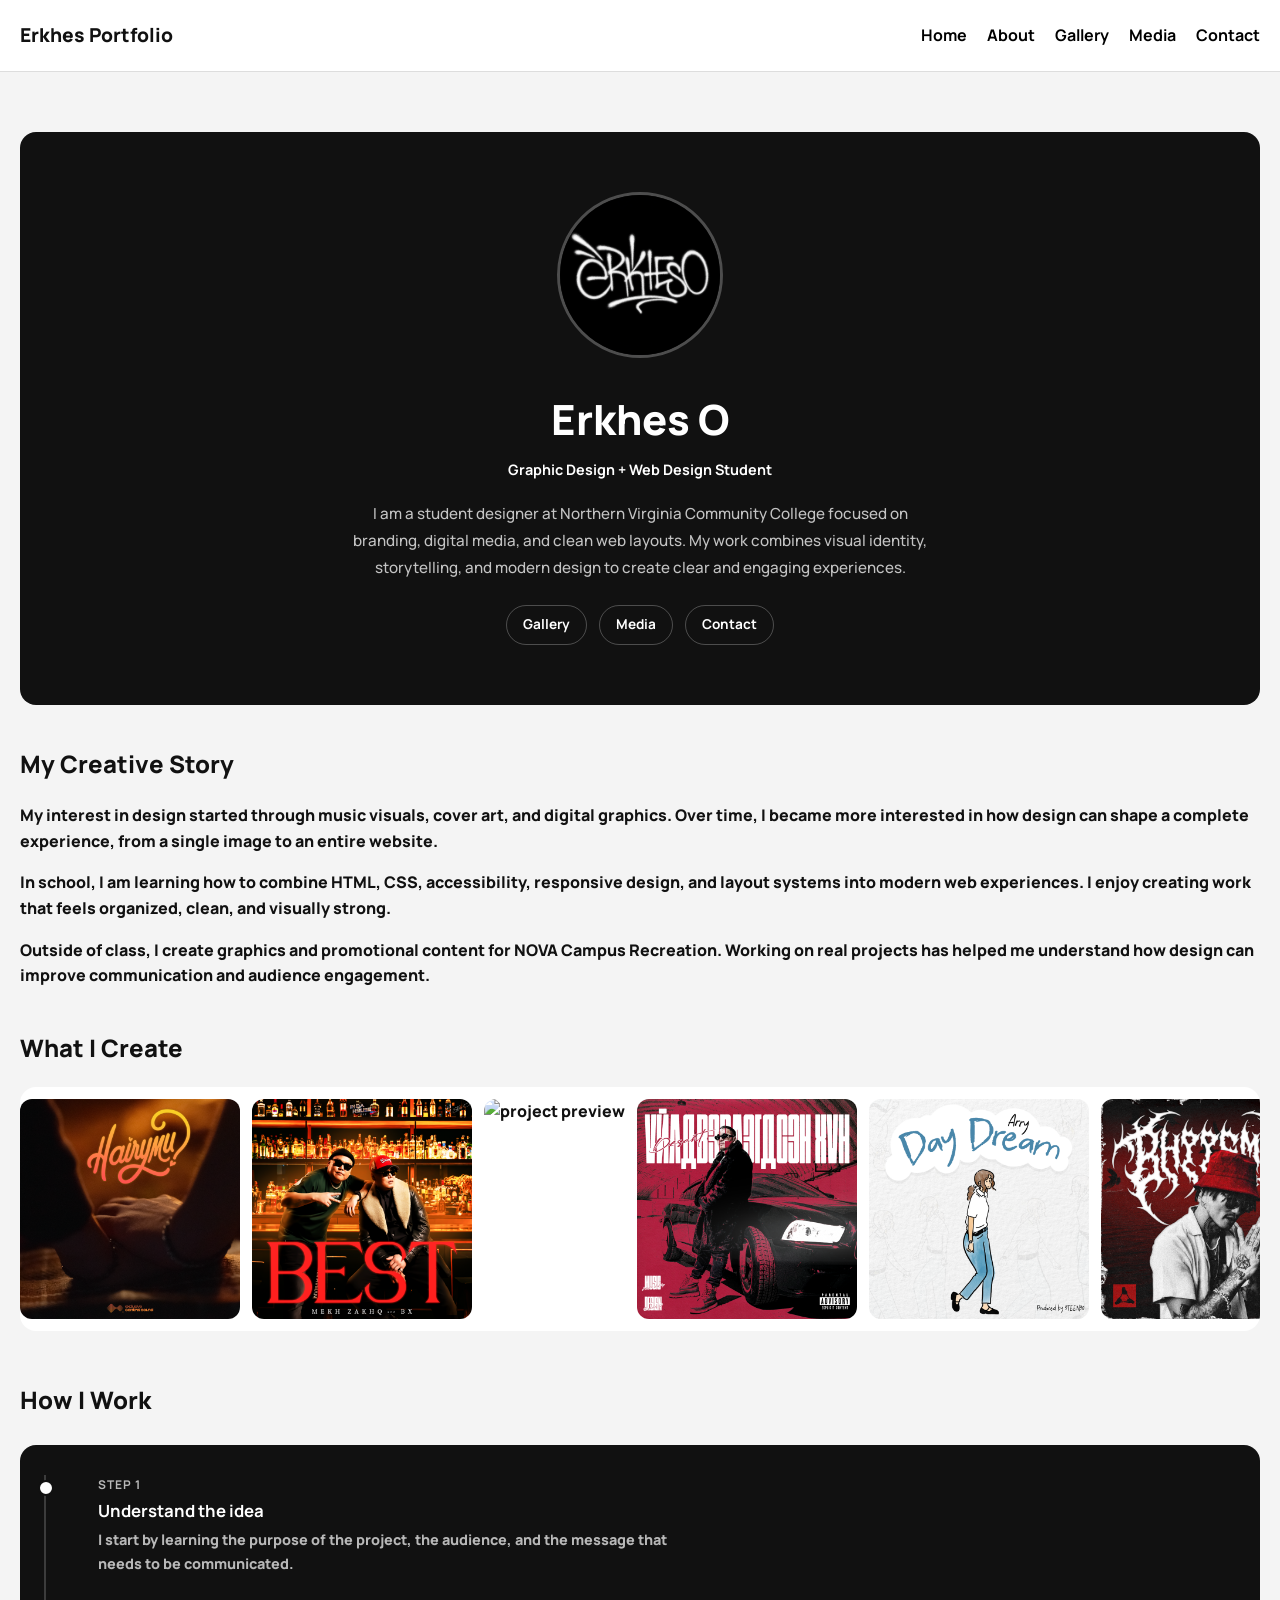
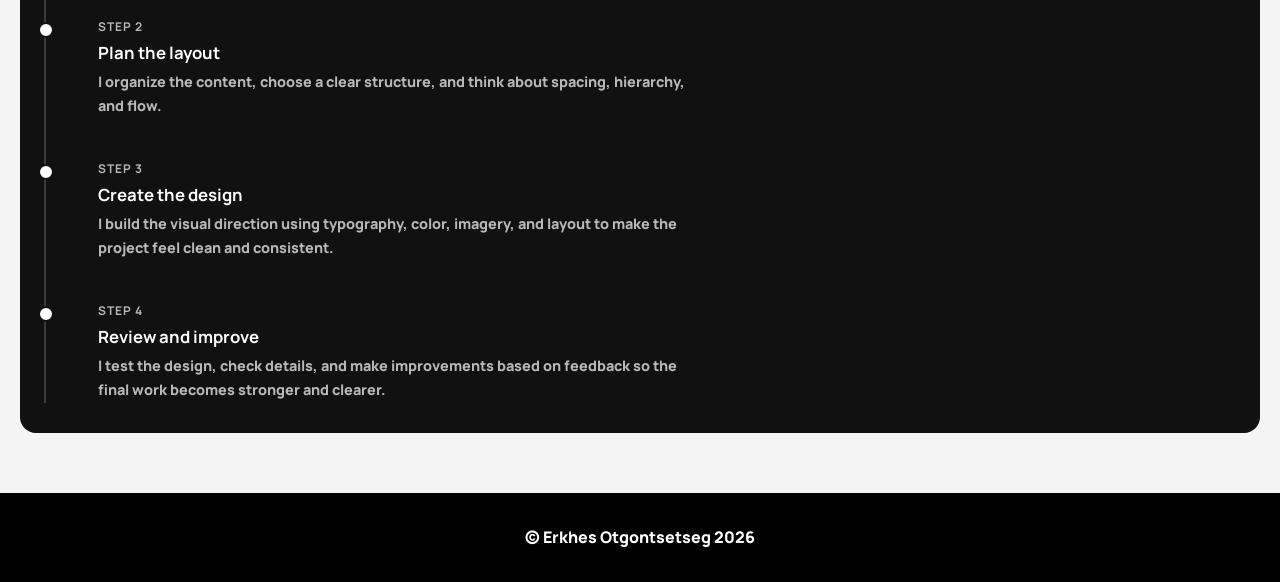
==== commit b305e4c8: "Updated index and about pages with visual improvements" ====
--- a/about.html
+++ b/about.html
@@ -2,34 +2,34 @@
 <html lang="en">
 
 <head>
-  <!-- This head section connects my fonts, CSS file, and responsive settings. -->
+  <!-- This section sets up the page title, responsive viewport, stylesheet, and fonts -->
   <meta charset="UTF-8">
   <meta name="viewport" content="width=device-width, initial-scale=1.0">
   <title>About | Erkhes Portfolio</title>
 
-  <!-- This links my main CSS stylesheet to the page. -->
+  <!-- Main CSS file -->
   <link rel="stylesheet" href="css/style.css">
 
-  <!-- These Google Fonts keep the typography consistent across the site. -->
+  <!-- Google Fonts -->
   <link rel="preconnect" href="https://fonts.googleapis.com">
-  <link rel="preconnect" href="https://fonts.gstatic.com" crossorigin">
+  <link rel="preconnect" href="https://fonts.gstatic.com" crossorigin>
 
   <link href="https://fonts.googleapis.com/css2?family=Manrope&family=Poiret+One&family=Roboto&display=swap" rel="stylesheet">
 </head>
 
 <body>
 
-  <!-- This header stays the same across all pages so the website feels consistent. -->
+  <!-- HEADER -->
   <header class="site-header">
 
     <div class="container nav-bar">
 
-      <!-- This is the portfolio title shown in the navigation area. -->
+      <!-- Site title -->
       <div class="site-title">
         Erkhes Portfolio
       </div>
 
-      <!-- These navigation links help users move through the portfolio pages. -->
+      <!-- Navigation links -->
       <nav class="site-nav">
         <a href="index.html">Home</a>
         <a href="about.html" aria-current="page">About</a>
@@ -42,18 +42,18 @@
 
   </header>
 
-  <!-- This main section uses layout inspiration from Dr. G's Visual Playground page. I changed the content and structure to match my own portfolio and creative style. -->
+  <!-- MAIN CONTENT -->
   <main class="container">
 
-    <!-- This intro card creates a different layout from the homepage and introduces who I am. -->
+    <!-- This intro card creates a different layout from the homepage. -->
     <section class="intro-a">
 
-      <!-- This image represents my personal logo and creative identity. -->
+      <!-- Personal image or logo -->
       <img class="intro-a-photo"
            src="assets/logo.png"
            alt="Erkhes personal artist logo">
 
-      <!-- This text introduces my name and role. -->
+      <!-- Name and role -->
       <div class="intro-a-name">
         Erkhes O
       </div>
@@ -62,14 +62,14 @@
         Graphic Design + Web Design Student
       </div>
 
-      <!-- This short bio explains my creative interests and background. -->
+      <!-- Short bio -->
       <p class="intro-a-bio">
         I am a student designer at Northern Virginia Community College focused on
         branding, digital media, and clean web layouts. My work combines visual identity,
         storytelling, and modern design to create clear and engaging experiences.
       </p>
 
-      <!-- These links guide visitors to other important pages on my portfolio site. -->
+      <!-- Quick links -->
       <div class="intro-a-links">
         <a href="gallery.html">Gallery</a>
         <a href="media.html">Media</a>
@@ -77,8 +77,10 @@
       </div>
 
     </section>
-
-    <!-- This section explains more about my background and creative interests. -->
+							  
+							  
+
+    <!-- This section explains more about my creative background. -->
     <section class="work-section">
 
       <h2>My Creative Story</h2>
@@ -103,15 +105,51 @@
       </p>
 
     </section>
-
-    <!-- This timeline section explains my design process step by step. -->
+	  
+	  <!-- This scrolling gallery was inspired by Dr. Gilliam's Visual Playground examples.
+I wanted to experiment with a more visual and interactive way to showcase my creative work. -->
+<section class="about-marquee-section">
+
+  <h2>What I Create</h2>
+
+  <div class="about-marquee-track">
+
+    <div class="about-marquee-inner">
+
+      <img src="assets/work1.png" alt="project preview">
+
+      <img src="assets/work2.png" alt="project preview">
+
+      <img src="assets/work3.png" alt="project preview">
+
+      <img src="assets/work4.png" alt="design preview">
+
+      <img src="assets/work5.png" alt="project preview">
+
+      <img src="assets/work6.png" alt="project preview">
+
+      <img src="assets/work7.png" alt="project preview">
+
+      <img src="assets/work8.png" alt="project preview">
+
+      <img src="assets/work9.png" alt="project preview">
+
+      <img src="assets/logo.png" alt="Personal logo and branding design">
+
+    </div>
+
+  </div>
+
+</section>
+
+    <!-- This timeline section explains my design process in a visual way. -->
     <section class="work-section">
 
       <h2>How I Work</h2>
 
       <div class="timeline">
 
-        <!-- This first step focuses on understanding the project goals. -->
+        <!-- Process step 1 -->
         <div class="tl-item">
 
           <div class="tl-dot"></div>
@@ -129,7 +167,7 @@
 
         </div>
 
-        <!-- This step focuses on planning the layout and structure. -->
+        <!-- Process step 2 -->
         <div class="tl-item">
 
           <div class="tl-dot"></div>
@@ -147,7 +185,7 @@
 
         </div>
 
-        <!-- This step focuses on building the visual design. -->
+        <!-- Process step 3 -->
         <div class="tl-item">
 
           <div class="tl-dot"></div>
@@ -165,7 +203,7 @@
 
         </div>
 
-        <!-- This final step focuses on revisions and improvements. -->
+        <!-- Process step 4 -->
         <div class="tl-item">
 
           <div class="tl-dot"></div>
@@ -187,9 +225,11 @@
 
     </section>
 
+   
+
   </main>
 
-  <!-- This footer stays consistent with the rest of the website. -->
+  <!-- FOOTER -->
   <footer class="site-footer">
     <p>&copy; Erkhes Otgontsetseg 2026</p>
   </footer>
--- a/css/style.css
+++ b/css/style.css
@@ -720,4 +720,52 @@
   color: rgba(255, 255, 255, 0.7);
   line-height: 1.7;
   max-width: 600px;
+}
+/* About page scrolling gallery styles */
+
+.about-marquee-section {
+  margin-bottom: 50px;
+}
+
+.about-marquee-section h2 {
+  margin-bottom: 20px;
+}
+
+.about-marquee-track {
+  overflow: hidden;
+  border-radius: 16px;
+  background: #ffffff;
+  padding: 12px 0;
+}
+
+.about-marquee-inner {
+  display: flex;
+  gap: 12px;
+  width: max-content;
+  animation: aboutMarqueeScroll 28s linear infinite;
+}
+
+.about-marquee-inner img {
+  height: 220px;
+  width: auto;
+  border-radius: 12px;
+  object-fit: cover;
+  flex-shrink: 0;
+}
+
+@keyframes aboutMarqueeScroll {
+  from {
+    transform: translateX(0);
+  }
+
+  to {
+    transform: translateX(-50%);
+  }
+}
+
+/* This respects accessibility settings if users prefer less motion */
+@media (prefers-reduced-motion: reduce) {
+  .about-marquee-inner {
+    animation: none;
+  }
 }
